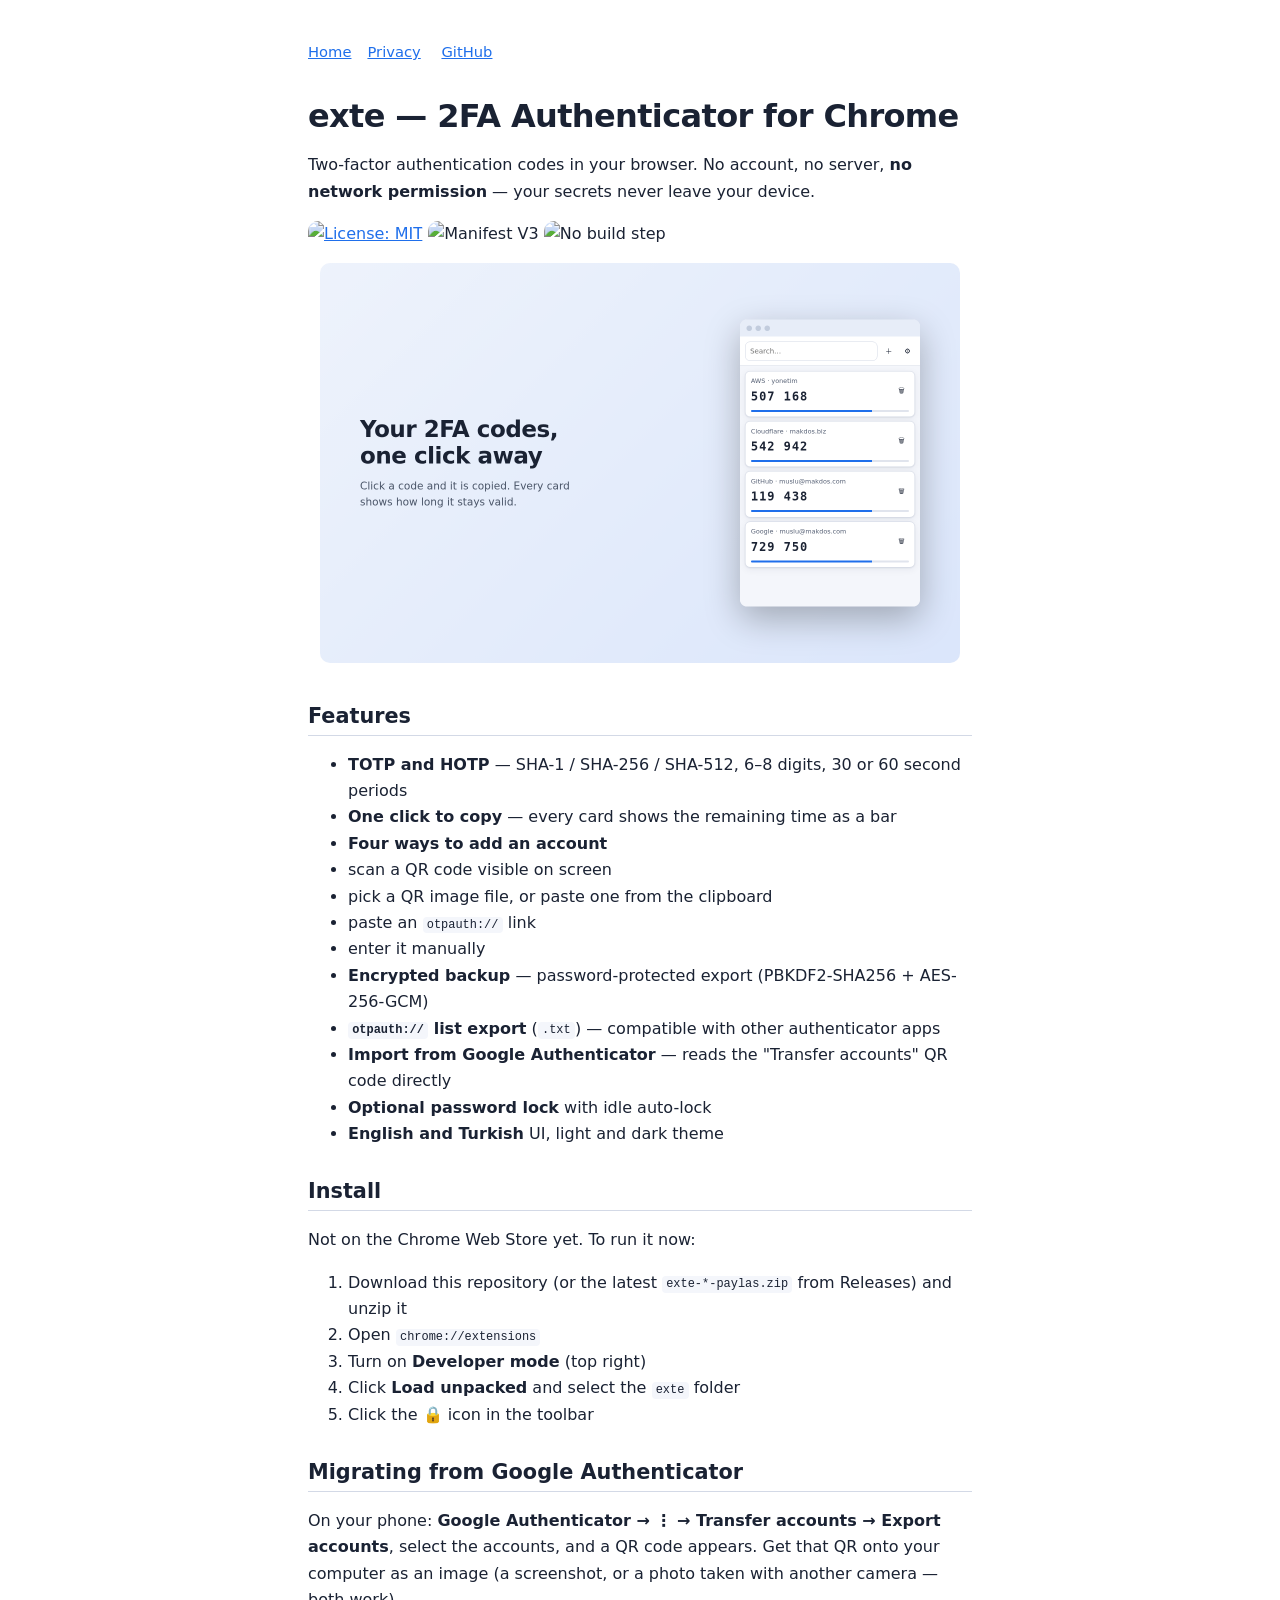
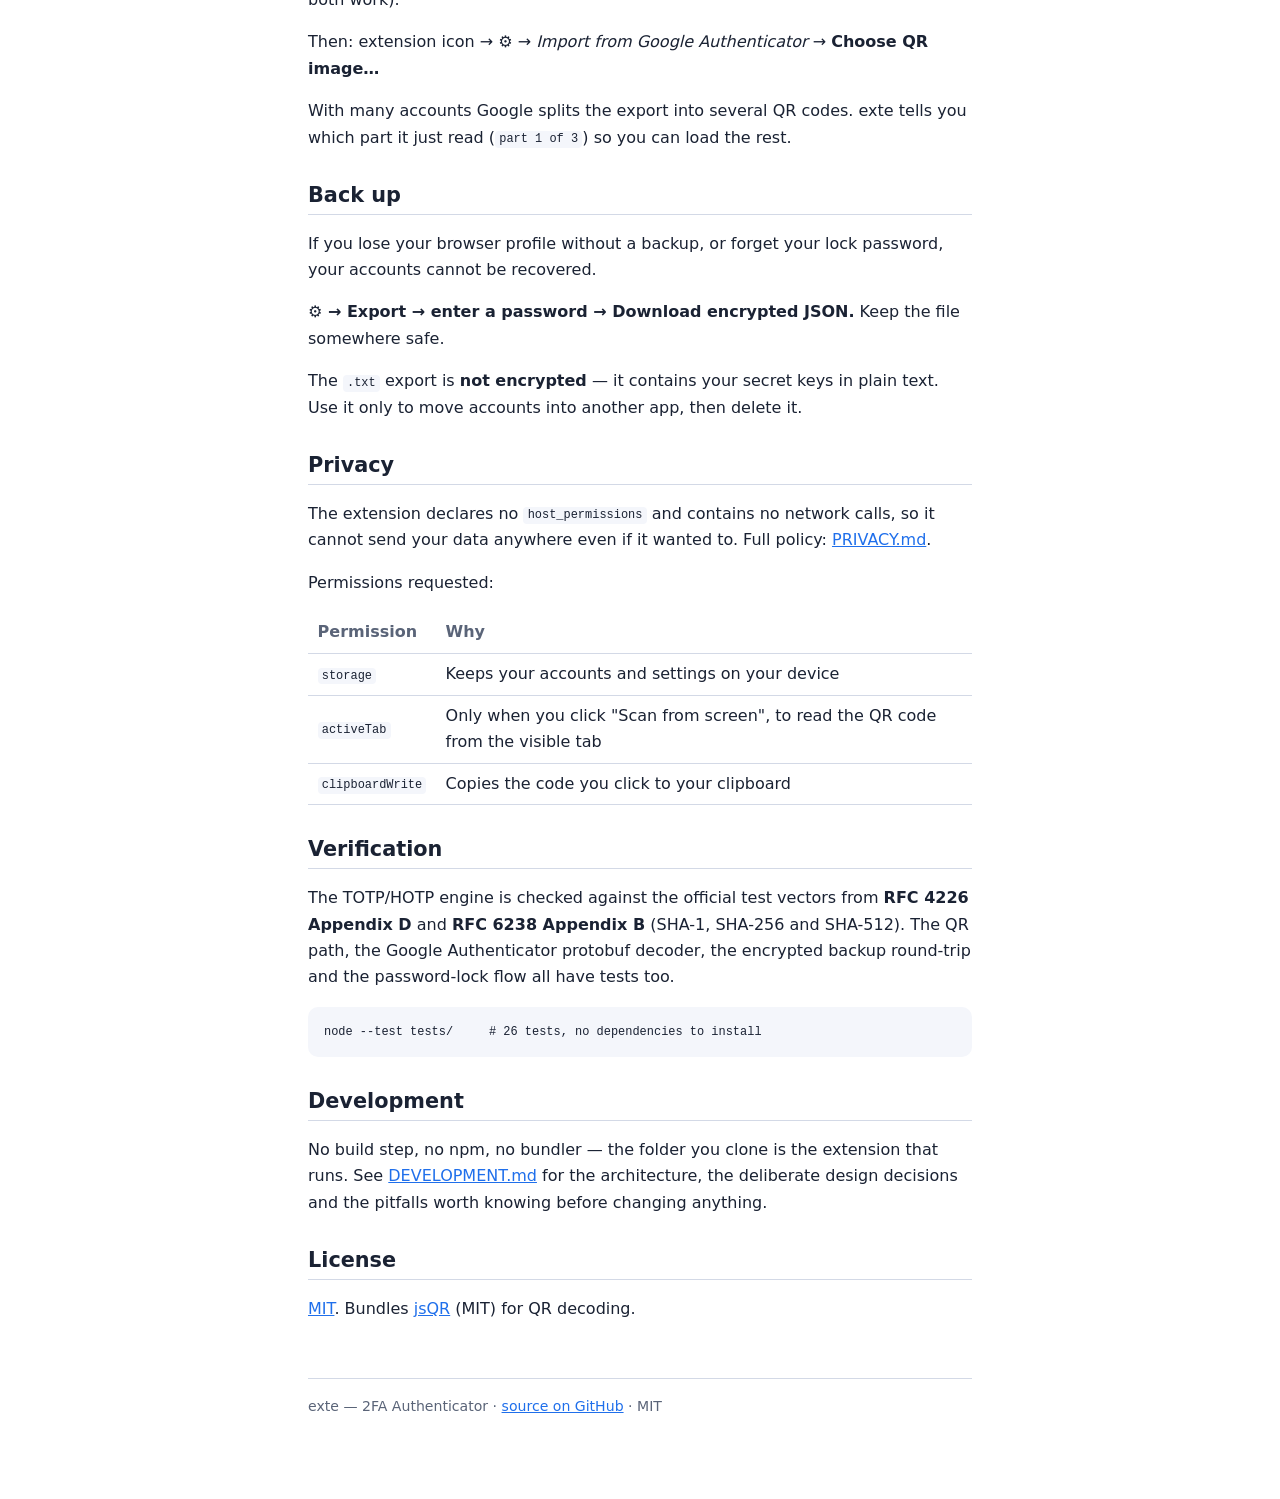
==== docs/index.html @ 9b2154f1 "exte 1.0.0 — 2FA authenticator extension for Chrome (MV3) TOTP/HOTP code generation verified against" ====
<!doctype html>
<html lang="en">
<head>
<meta charset="utf-8">
<meta name="viewport" content="width=device-width, initial-scale=1">
<title>exte — 2FA Authenticator for Chrome</title>
<meta name="description" content="Two-factor authentication codes in your browser. No account, no server, no network permission.">
<link rel="icon" href="icons/128.png">
<style>
  :root { color-scheme: light dark;
    --bg:#ffffff; --metin:#1a2233; --mute:#5a6478; --kenar:#d3d9e6; --marka:#1f6feb;
    --kod-bg:#f4f6fb; }
  @media (prefers-color-scheme: dark) {
    :root { --bg:#0d1117; --metin:#e6edf3; --mute:#9aa4b2; --kenar:#2a323d; --marka:#4d90fe;
      --kod-bg:#161b22; }
  }
  * { box-sizing: border-box; }
  body { margin:0 auto; max-width:44rem; padding:2.5rem 1.25rem 5rem;
    font-family:'Segoe UI',system-ui,-apple-system,sans-serif; line-height:1.65;
    background:var(--bg); color:var(--metin); }
  h1,h2,h3 { line-height:1.25; margin:2rem 0 .75rem; }
  h1 { margin-top:0; font-size:2rem; letter-spacing:-.02em; }
  h2 { font-size:1.3rem; border-bottom:1px solid var(--kenar); padding-bottom:.3rem; }
  a { color:var(--marka); }
  a:focus-visible { outline:3px solid var(--marka); outline-offset:2px; }
  code { background:var(--kod-bg); padding:.12em .35em; border-radius:4px; font-size:.92em; }
  pre { background:var(--kod-bg); padding:.9rem 1rem; border-radius:10px; overflow-x:auto; }
  pre code { background:none; padding:0; }
  table { width:100%; border-collapse:collapse; margin:1rem 0; display:block; overflow-x:auto; }
  th,td { text-align:left; padding:.45rem .6rem; border-bottom:1px solid var(--kenar); }
  th { color:var(--mute); }
  img { max-width:100%; height:auto; border-radius:10px; }
  blockquote { margin:1rem 0; padding:.6rem 1rem; border-left:4px solid var(--marka);
    background:var(--kod-bg); border-radius:0 8px 8px 0; }
  nav { margin-bottom:2rem; font-size:.92rem; }
  nav a { margin-right:1rem; }
  footer { margin-top:3.5rem; padding-top:1rem; border-top:1px solid var(--kenar);
    color:var(--mute); font-size:.88rem; }
</style>
</head>
<body>
<nav><a href="index.html">Home</a><a href="privacy.html">Privacy</a>
<a href="https://github.com/muslu/exte">GitHub</a></nav>
<h1>exte — 2FA Authenticator for Chrome</h1>
<p>Two-factor authentication codes in your browser. No account, no server, <strong>no network
permission</strong> — your secrets never leave your device.</p>
<p><a href="https://github.com/muslu/exte/blob/main/LICENSE"><img alt="License: MIT" src="https://img.shields.io/badge/License-MIT-blue.svg" /></a>
<img alt="Manifest V3" src="https://img.shields.io/badge/Chrome-Manifest%20V3-brightgreen" />
<img alt="No build step" src="https://img.shields.io/badge/build-none-lightgrey" /></p>
<p align="center">
  <img src="ekran/1-kodlar.png" alt="exte popup showing 2FA codes" width="640">
</p>

<h2>Features</h2>
<ul>
<li><strong>TOTP and HOTP</strong> — SHA-1 / SHA-256 / SHA-512, 6–8 digits, 30 or 60 second periods</li>
<li><strong>One click to copy</strong> — every card shows the remaining time as a bar</li>
<li><strong>Four ways to add an account</strong></li>
<li>scan a QR code visible on screen</li>
<li>pick a QR image file, or paste one from the clipboard</li>
<li>paste an <code>otpauth://</code> link</li>
<li>enter it manually</li>
<li><strong>Encrypted backup</strong> — password-protected export (PBKDF2-SHA256 + AES-256-GCM)</li>
<li><strong><code>otpauth://</code> list export</strong> (<code>.txt</code>) — compatible with other authenticator apps</li>
<li><strong>Import from Google Authenticator</strong> — reads the "Transfer accounts" QR code directly</li>
<li><strong>Optional password lock</strong> with idle auto-lock</li>
<li><strong>English and Turkish</strong> UI, light and dark theme</li>
</ul>
<h2>Install</h2>
<p>Not on the Chrome Web Store yet. To run it now:</p>
<ol>
<li>Download this repository (or the latest <code>exte-*-paylas.zip</code> from Releases) and unzip it</li>
<li>Open <code>chrome://extensions</code></li>
<li>Turn on <strong>Developer mode</strong> (top right)</li>
<li>Click <strong>Load unpacked</strong> and select the <code>exte</code> folder</li>
<li>Click the 🔒 icon in the toolbar</li>
</ol>
<h2>Migrating from Google Authenticator</h2>
<p>On your phone: <strong>Google Authenticator → ⋮ → Transfer accounts → Export accounts</strong>, select the
accounts, and a QR code appears. Get that QR onto your computer as an image (a screenshot, or a
photo taken with another camera — both work).</p>
<p>Then: extension icon → <strong>⚙</strong> → <em>Import from Google Authenticator</em> → <strong>Choose QR image…</strong></p>
<p>With many accounts Google splits the export into several QR codes. exte tells you which part it
just read (<code>part 1 of 3</code>) so you can load the rest.</p>
<h2>Back up</h2>
<p>If you lose your browser profile without a backup, or forget your lock password, your accounts
cannot be recovered.</p>
<p><strong>⚙ → Export → enter a password → Download encrypted JSON.</strong> Keep the file somewhere safe.</p>
<p>The <code>.txt</code> export is <strong>not encrypted</strong> — it contains your secret keys in plain text. Use it only
to move accounts into another app, then delete it.</p>
<h2>Privacy</h2>
<p>The extension declares no <code>host_permissions</code> and contains no network calls, so it cannot send
your data anywhere even if it wanted to. Full policy: <a href="privacy.html">PRIVACY.md</a>.</p>
<p>Permissions requested:</p>
<table>
<thead>
<tr>
<th>Permission</th>
<th>Why</th>
</tr>
</thead>
<tbody>
<tr>
<td><code>storage</code></td>
<td>Keeps your accounts and settings on your device</td>
</tr>
<tr>
<td><code>activeTab</code></td>
<td>Only when you click "Scan from screen", to read the QR code from the visible tab</td>
</tr>
<tr>
<td><code>clipboardWrite</code></td>
<td>Copies the code you click to your clipboard</td>
</tr>
</tbody>
</table>
<h2>Verification</h2>
<p>The TOTP/HOTP engine is checked against the official test vectors from <strong>RFC 4226 Appendix D</strong>
and <strong>RFC 6238 Appendix B</strong> (SHA-1, SHA-256 and SHA-512). The QR path, the Google Authenticator
protobuf decoder, the encrypted backup round-trip and the password-lock flow all have tests too.</p>
<pre><code class="language-bash">node --test tests/     # 26 tests, no dependencies to install
</code></pre>
<h2>Development</h2>
<p>No build step, no npm, no bundler — the folder you clone is the extension that runs.
See <a href="https://github.com/muslu/exte/blob/main/DEVELOPMENT.md">DEVELOPMENT.md</a> for the architecture, the deliberate design decisions
and the pitfalls worth knowing before changing anything.</p>
<h2>License</h2>
<p><a href="https://github.com/muslu/exte/blob/main/LICENSE">MIT</a>. Bundles <a href="https://github.com/cozmo/jsQR">jsQR</a> (MIT) for QR decoding.</p>
<footer>exte — 2FA Authenticator · <a href="https://github.com/muslu/exte">source on GitHub</a> · MIT</footer>
</body>
</html>
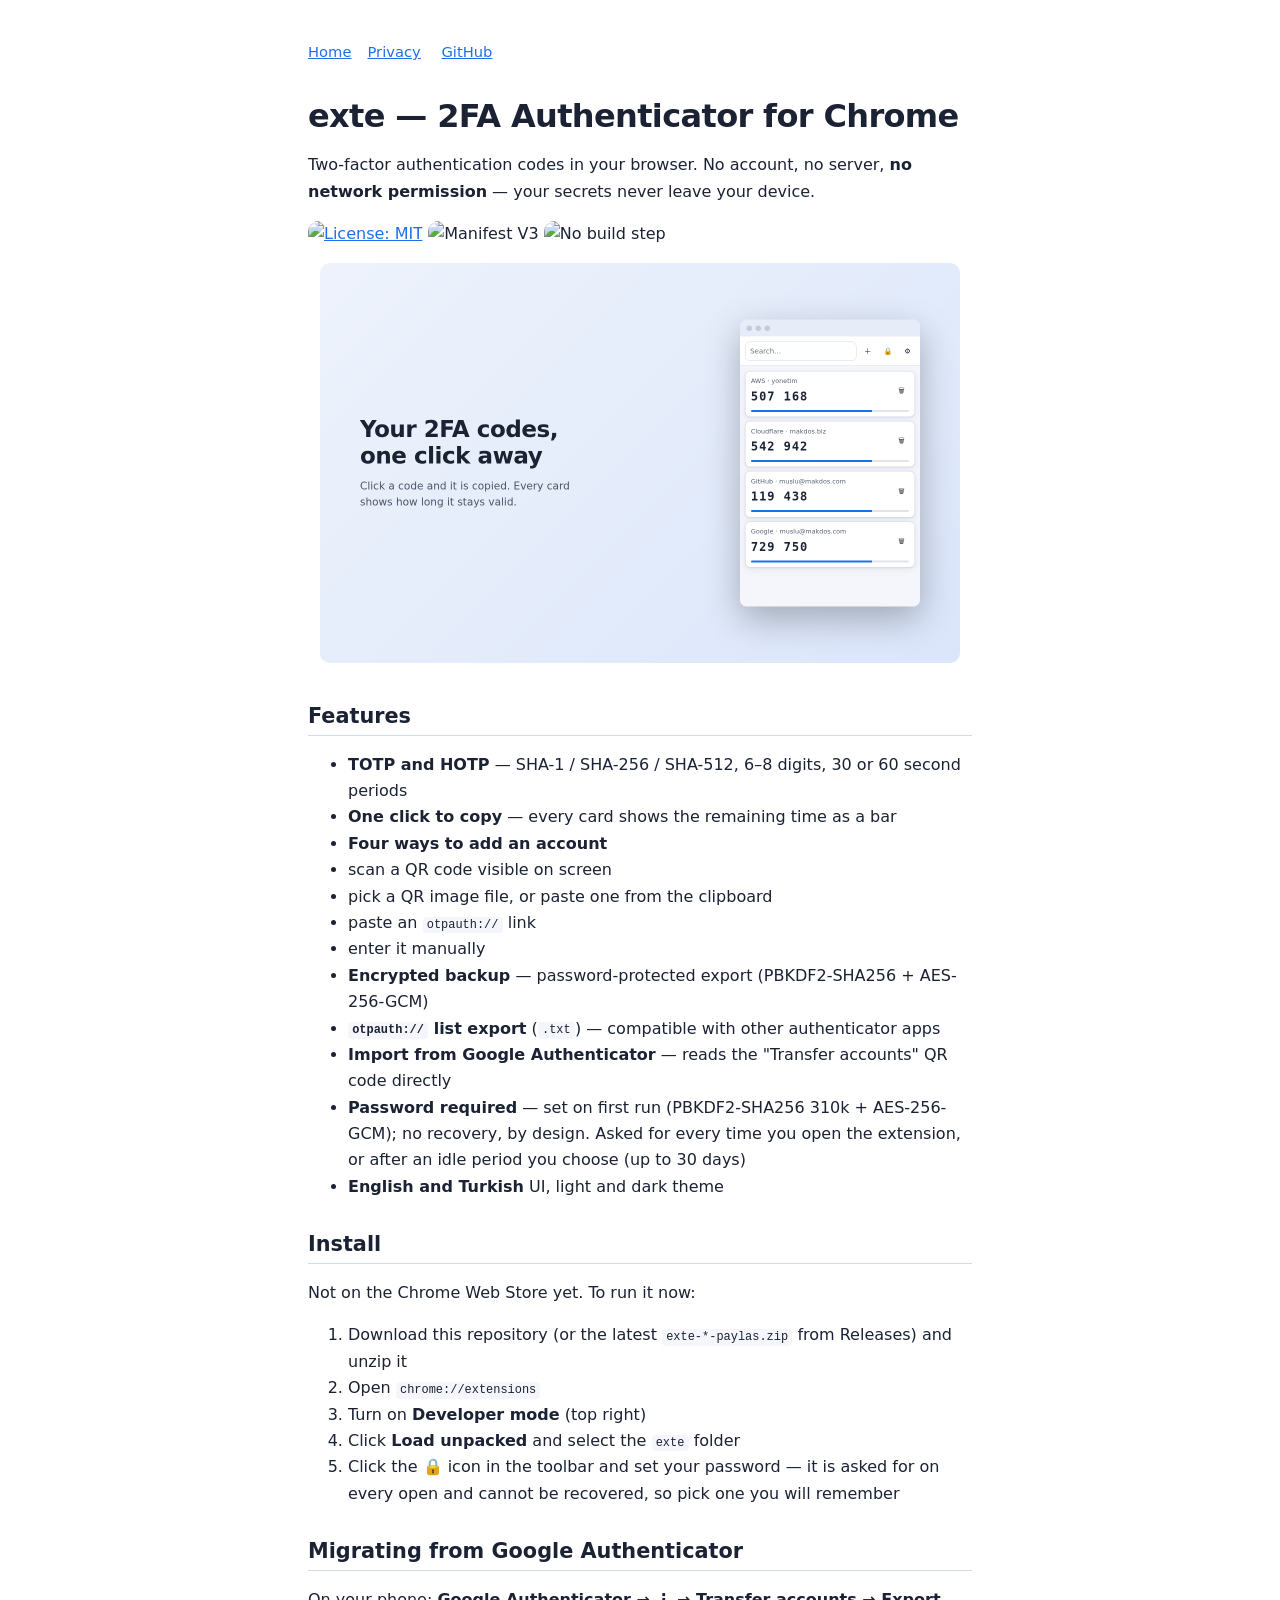
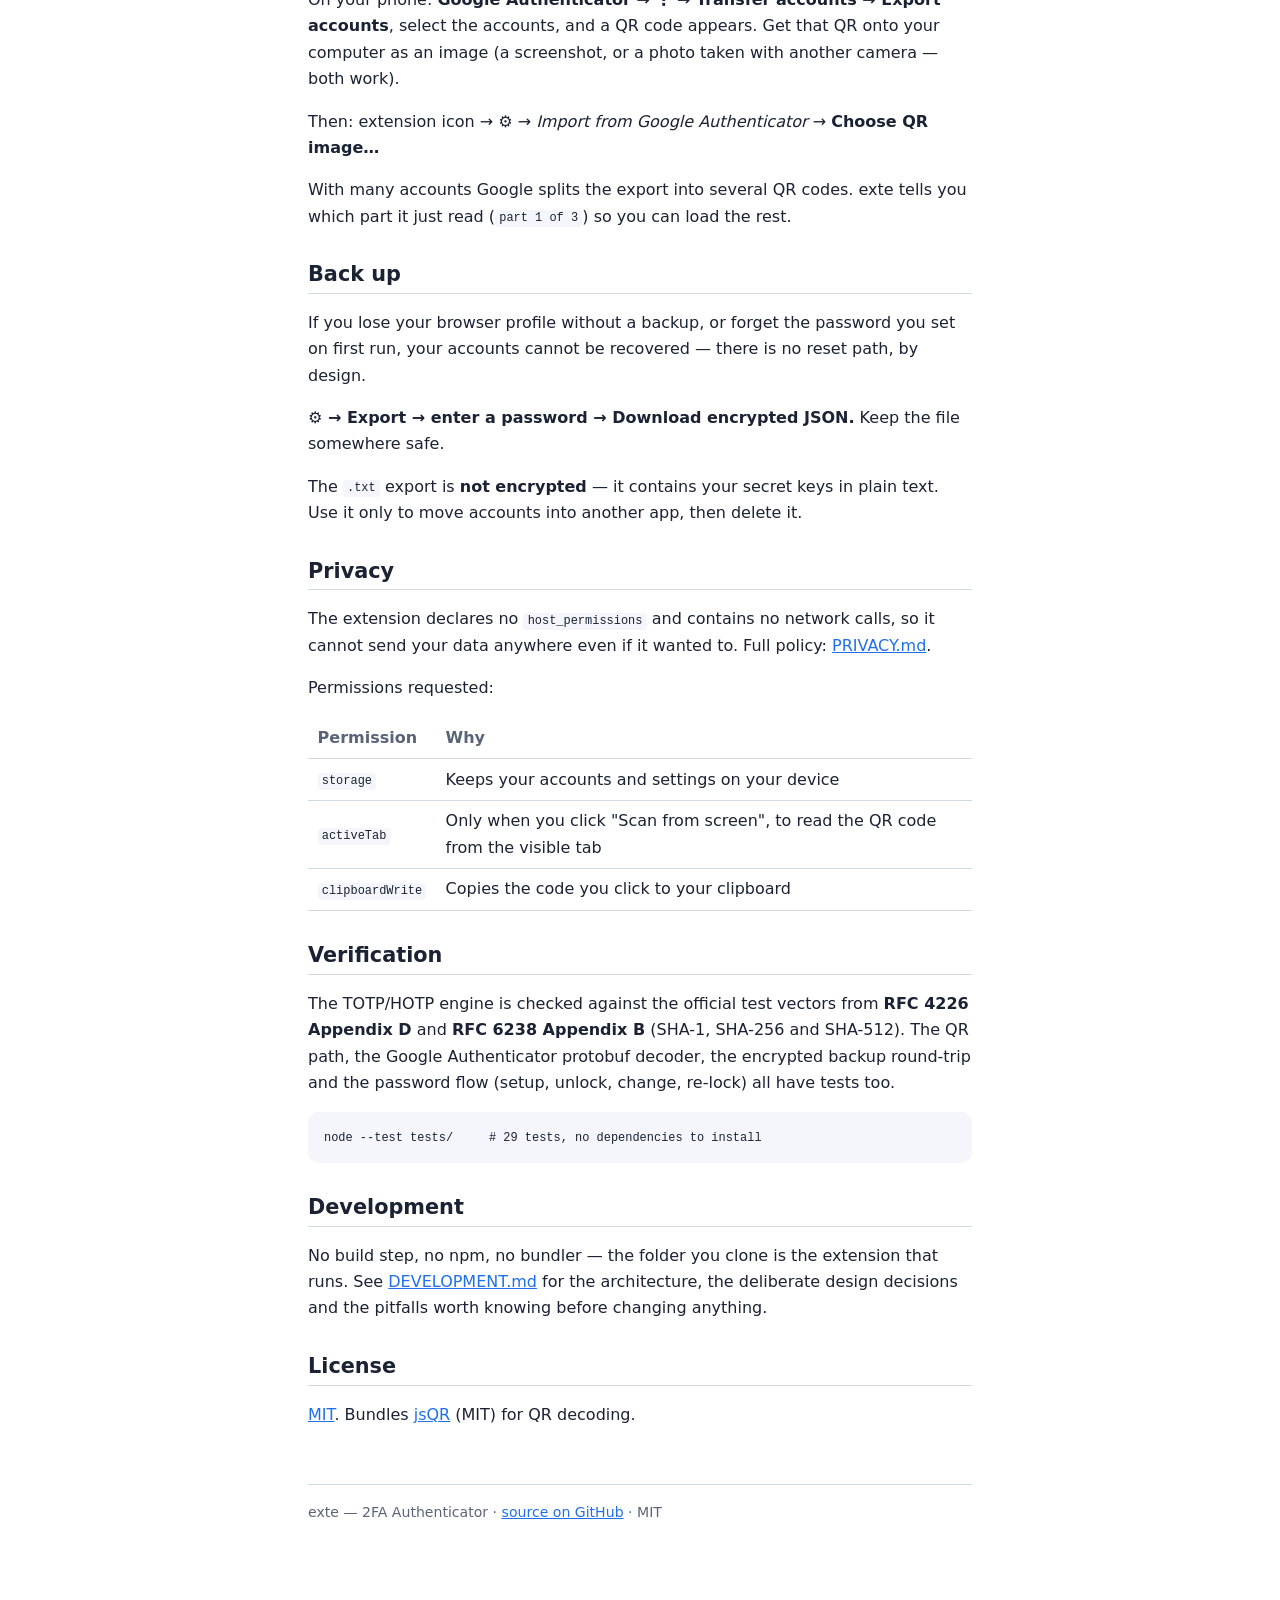
==== commit 9034d1b2: "lock: require a password, ask on every open, let the user pick the interval The password lock was op" ====
--- a/docs/index.html
+++ b/docs/index.html
@@ -48,7 +48,7 @@
 <img alt="Manifest V3" src="https://img.shields.io/badge/Chrome-Manifest%20V3-brightgreen" />
 <img alt="No build step" src="https://img.shields.io/badge/build-none-lightgrey" /></p>
 <p align="center">
-  <img src="ekran/1-kodlar.png" alt="exte popup showing 2FA codes" width="640">
+  <img src="ekran/screenshot-1-codes-1280x800.png" alt="exte popup showing 2FA codes" width="640">
 </p>
 
 <h2>Features</h2>
@@ -63,7 +63,9 @@
 <li><strong>Encrypted backup</strong> — password-protected export (PBKDF2-SHA256 + AES-256-GCM)</li>
 <li><strong><code>otpauth://</code> list export</strong> (<code>.txt</code>) — compatible with other authenticator apps</li>
 <li><strong>Import from Google Authenticator</strong> — reads the "Transfer accounts" QR code directly</li>
-<li><strong>Optional password lock</strong> with idle auto-lock</li>
+<li><strong>Password required</strong> — set on first run (PBKDF2-SHA256 310k + AES-256-GCM); no recovery,
+  by design. Asked for every time you open the extension, or after an idle period you choose
+  (up to 30 days)</li>
 <li><strong>English and Turkish</strong> UI, light and dark theme</li>
 </ul>
 <h2>Install</h2>
@@ -73,7 +75,8 @@
 <li>Open <code>chrome://extensions</code></li>
 <li>Turn on <strong>Developer mode</strong> (top right)</li>
 <li>Click <strong>Load unpacked</strong> and select the <code>exte</code> folder</li>
-<li>Click the 🔒 icon in the toolbar</li>
+<li>Click the 🔒 icon in the toolbar and set your password — it is asked for on every open and
+   cannot be recovered, so pick one you will remember</li>
 </ol>
 <h2>Migrating from Google Authenticator</h2>
 <p>On your phone: <strong>Google Authenticator → ⋮ → Transfer accounts → Export accounts</strong>, select the
@@ -83,8 +86,8 @@
 <p>With many accounts Google splits the export into several QR codes. exte tells you which part it
 just read (<code>part 1 of 3</code>) so you can load the rest.</p>
 <h2>Back up</h2>
-<p>If you lose your browser profile without a backup, or forget your lock password, your accounts
-cannot be recovered.</p>
+<p>If you lose your browser profile without a backup, or forget the password you set on first run,
+your accounts cannot be recovered — there is no reset path, by design.</p>
 <p><strong>⚙ → Export → enter a password → Download encrypted JSON.</strong> Keep the file somewhere safe.</p>
 <p>The <code>.txt</code> export is <strong>not encrypted</strong> — it contains your secret keys in plain text. Use it only
 to move accounts into another app, then delete it.</p>
@@ -117,8 +120,9 @@
 <h2>Verification</h2>
 <p>The TOTP/HOTP engine is checked against the official test vectors from <strong>RFC 4226 Appendix D</strong>
 and <strong>RFC 6238 Appendix B</strong> (SHA-1, SHA-256 and SHA-512). The QR path, the Google Authenticator
-protobuf decoder, the encrypted backup round-trip and the password-lock flow all have tests too.</p>
-<pre><code class="language-bash">node --test tests/     # 26 tests, no dependencies to install
+protobuf decoder, the encrypted backup round-trip and the password flow (setup, unlock, change,
+re-lock) all have tests too.</p>
+<pre><code class="language-bash">node --test tests/     # 29 tests, no dependencies to install
 </code></pre>
 <h2>Development</h2>
 <p>No build step, no npm, no bundler — the folder you clone is the extension that runs.
